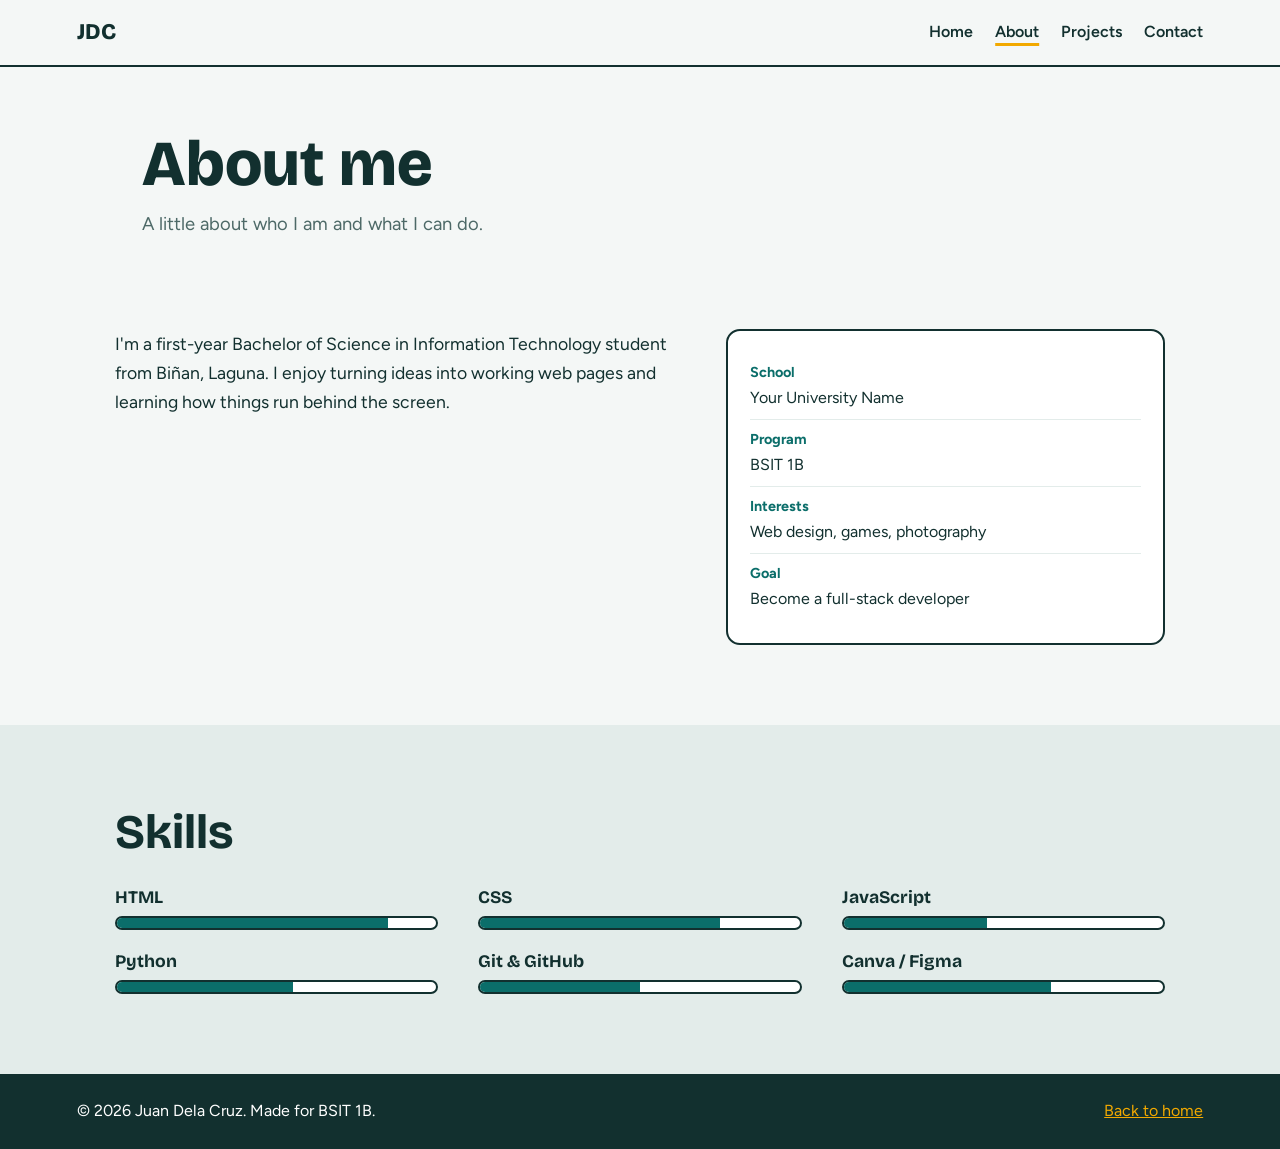
==== about.html @ e54d03b9 "Update about.html" ====
<!DOCTYPE html>
<html lang="en">
<head>
  <meta charset="UTF-8">
  <meta name="viewport" content="width=device-width, initial-scale=1">
  <title>About | Juan Dela Cruz</title>
  <meta name="description" content="About Juan Dela Cruz and his skills.">
  <link rel="preconnect" href="https://fonts.googleapis.com">
  <link rel="preconnect" href="https://fonts.gstatic.com" crossorigin>
  <link href="https://fonts.googleapis.com/css2?family=Bricolage+Grotesque:wght@500;700;800&family=Figtree:wght@400;500;600&display=swap" rel="stylesheet">
  <link rel="stylesheet" href="style.css">
</head>
<body>

  <!-- ===== HEADER / NAVIGATION (same on every page) ===== -->
  <header class="site-header">
    <a class="logo" href="index.html">JDC</a>
    <nav class="nav" aria-label="Main">
      <a href="index.html">Home</a>
      <a href="about.html" aria-current="page">About</a>
      <a href="projects.html">Projects</a>
      <a href="contact.html">Contact</a>
    </nav>
  </header>

  <main>

    <div class="page-title">
      <h1>About me</h1>
      <p>A little about who I am and what I can do.</p>
    </div>

    <!-- ===== ABOUT ===== -->
    <section class="section">
      <div class="about-grid">
        <p>I'm a first-year Bachelor of Science in Information Technology student from Biñan, Laguna. I enjoy turning ideas into working web pages and learning how things run behind the screen.</p>
        <ul class="facts">
          <li><strong>School</strong> Your University Name</li>
          <li><strong>Program</strong> BSIT 1B</li>
          <li><strong>Interests</strong> Web design, games, photography</li>
          <li><strong>Goal</strong> Become a full-stack developer</li>
        </ul>
      </div>
    </section>

    <!-- ===== SKILLS (width % controls the bar length) ===== -->
    <section class="section section-tint">
      <h2>Skills</h2>
      <div class="skills-grid">
        <div class="skill"><h3>HTML</h3><div class="bar"><span style="width: 85%"></span></div></div>
        <div class="skill"><h3>CSS</h3><div class="bar"><span style="width: 75%"></span></div></div>
        <div class="skill"><h3>JavaScript</h3><div class="bar"><span style="width: 45%"></span></div></div>
        <div class="skill"><h3>Python</h3><div class="bar"><span style="width: 55%"></span></div></div>
        <div class="skill"><h3>Git &amp; GitHub</h3><div class="bar"><span style="width: 50%"></span></div></div>
        <div class="skill"><h3>Canva / Figma</h3><div class="bar"><span style="width: 65%"></span></div></div>
      </div>
    </section>

  </main>

  <footer class="site-footer">
    <p>&copy; 2026 Juan Dela Cruz. Made for BSIT 1B.</p>
    <a href="index.html">Back to home</a>
  </footer>

</body>
</html>
---- style.css ----
/* =========================================================
   PORTFOLIO STYLES
   1. Variables  2. Base  3. Header  4. Hero  5. Sections
   6. Skills  7. Projects  8. Contact  9. Footer  10. Responsive
   ========================================================= */

/* ---------- 1. VARIABLES (change colors/fonts here) ---------- */
:root {
  --bg: #f4f7f6;          /* page background */
  --bg-tint: #e3ecea;     /* alternate section background */
  --ink: #12302f;         /* main text */
  --muted: #4d6967;       /* secondary text */
  --primary: #0b6e6a;     /* teal: buttons, bars */
  --accent: #f2a900;      /* marigold: highlights */
  --card: #ffffff;
  --radius: 14px;
  --font-head: "Bricolage Grotesque", "Segoe UI", sans-serif;
  --font-body: "Figtree", "Segoe UI", Arial, sans-serif;
}

/* ---------- 2. BASE ---------- */
* { box-sizing: border-box; margin: 0; padding: 0; }
html { scroll-behavior: smooth; scroll-padding-top: 70px; }
body {
  font-family: var(--font-body);
  background: var(--bg);
  color: var(--ink);
  line-height: 1.65;
}
h1, h2, h3 { font-family: var(--font-head); line-height: 1.15; }
a { color: var(--primary); }
a:focus-visible, .btn:focus-visible {
  outline: 3px solid var(--accent);
  outline-offset: 3px;
}

/* ---------- 3. HEADER ---------- */
.site-header {
  position: sticky; top: 0; z-index: 10;
  display: flex; justify-content: space-between; align-items: center;
  padding: 14px 6vw;
  background: var(--bg);
  border-bottom: 2px solid var(--ink);
}
.logo {
  font-family: var(--font-head); font-weight: 800; font-size: 1.4rem;
  color: var(--ink); text-decoration: none;
}
.nav { display: flex; gap: 22px; }
.nav a { color: var(--ink); text-decoration: none; font-weight: 600; }
.nav a:hover { color: var(--primary); text-decoration: underline; text-decoration-color: var(--accent); text-decoration-thickness: 3px; text-underline-offset: 6px; }

/* ---------- 4. HERO ---------- */
.hero {
  display: grid; grid-template-columns: 1.4fr 1fr; align-items: center; gap: 40px;
  padding: 90px 6vw;
  max-width: 1150px; margin: 0 auto;
}
.hero-hello { font-weight: 600; color: var(--muted); }
.hero h1 { font-size: clamp(2.8rem, 8vw, 5.5rem); font-weight: 800; margin: 6px 0 14px; }
.hero-role { font-size: 1.25rem; max-width: 30ch; color: var(--muted); }
.hero-buttons { display: flex; gap: 14px; flex-wrap: wrap; margin-top: 28px; }

.btn {
  display: inline-block; padding: 12px 24px;
  border-radius: 999px; border: 2px solid var(--ink);
  font-weight: 600; text-decoration: none;
  transition: background .2s, color .2s;
}
.btn-primary { background: var(--primary); border-color: var(--primary); color: #fff; }
.btn-primary:hover { background: var(--ink); border-color: var(--ink); }
.btn-outline { color: var(--ink); }
.btn-outline:hover { background: var(--accent); border-color: var(--accent); }

.hero-photo {
  aspect-ratio: 1; width: 100%; max-width: 340px; justify-self: center;
  display: grid; place-items: center;
  background: var(--accent); color: var(--ink);
  font-family: var(--font-head); font-weight: 800; font-size: 6rem;
  border: 3px solid var(--ink);
  border-radius: 48% 52% 45% 55% / 55% 45% 55% 45%;  /* soft blob shape */
  box-shadow: 10px 10px 0 var(--primary);
  overflow: hidden;
}
.hero-photo img { width: 100%; height: 100%; object-fit: cover; }

/* ---------- 5. SECTIONS ---------- */
.section { padding: 80px 6vw; }
.section-tint { background: var(--bg-tint); }
.section > * { max-width: 1050px; margin-left: auto; margin-right: auto; }
.section h2 { font-size: clamp(2rem, 5vw, 3rem); margin-bottom: 28px; }

.about-grid { display: grid; grid-template-columns: 1.3fr 1fr; gap: 40px; }
.about-grid p { max-width: 60ch; font-size: 1.1rem; }
.facts { list-style: none; background: var(--card); border: 2px solid var(--ink); border-radius: var(--radius); padding: 22px; }
.facts li { padding: 8px 0; border-bottom: 1px solid var(--bg-tint); }
.facts li:last-child { border-bottom: none; }
.facts strong { display: block; color: var(--primary); font-size: .9rem; }

/* ---------- 6. SKILLS ---------- */
.skills-grid { display: grid; grid-template-columns: repeat(auto-fit, minmax(260px, 1fr)); gap: 22px 40px; }
.skill h3 { font-size: 1.1rem; margin-bottom: 8px; }
.bar { height: 14px; background: var(--card); border: 2px solid var(--ink); border-radius: 999px; overflow: hidden; }
.bar span { display: block; height: 100%; background: var(--primary); }

/* ---------- 7. PROJECTS ---------- */
.projects-grid { display: grid; grid-template-columns: repeat(auto-fit, minmax(270px, 1fr)); gap: 28px; }
.project { background: var(--card); border: 2px solid var(--ink); border-radius: var(--radius); overflow: hidden; padding-bottom: 22px; }
.project-thumb {
  height: 160px; display: grid; place-items: center;
  font-family: var(--font-head); font-weight: 700; font-size: 1.4rem; color: #fff;
  margin-bottom: 18px; border-bottom: 2px solid var(--ink);
}
.thumb-a { background: var(--primary); }
.thumb-b { background: #1f4e79; }
.thumb-c { background: #8a5a00; }
.project h3, .project p, .project a { margin-left: 22px; margin-right: 22px; }
.project h3 { margin-bottom: 8px; }
.project p { color: var(--muted); margin-bottom: 12px; }
.project a { font-weight: 600; }

/* ---------- 8. CONTACT ---------- */
.contact-intro { font-size: 1.1rem; margin-bottom: 20px; }
.contact-list { list-style: none; }
.contact-list li { padding: 8px 0; }
.contact-list strong { display: inline-block; min-width: 90px; }

/* ---------- 9. FOOTER ---------- */
.site-footer {
  display: flex; justify-content: space-between; flex-wrap: wrap; gap: 10px;
  padding: 24px 6vw; background: var(--ink); color: #fff;
}
.site-footer a { color: var(--accent); }

/* ---------- 10. RESPONSIVE ---------- */
@media (max-width: 760px) {
  .site-header { flex-direction: column; gap: 6px; }
  .nav { gap: 16px; }
  .hero, .about-grid { grid-template-columns: 1fr; }
  .hero { padding-top: 50px; }
  .hero-photo { max-width: 240px; font-size: 4rem; order: -1; justify-self: start; }
}
@media (prefers-reduced-motion: reduce) {
  html { scroll-behavior: auto; }
  .btn { transition: none; }
}

/* =========================================================
   MULTI-PAGE ADDITIONS
   ========================================================= */

/* Current page link in the navigation */
.nav a[aria-current="page"] {
  text-decoration: underline;
  text-decoration-color: var(--accent);
  text-decoration-thickness: 3px;
  text-underline-offset: 6px;
}

/* Title area at the top of inner pages */
.page-title { padding: 60px 6vw 10px; max-width: 1150px; margin: 0 auto; }
.page-title h1 { font-size: clamp(2.4rem, 7vw, 4rem); font-weight: 800; margin-bottom: 8px; }
.page-title p { color: var(--muted); font-size: 1.15rem; max-width: 50ch; }

/* Home page: cards that link to the other pages */
.link-cards { display: grid; grid-template-columns: repeat(auto-fit, minmax(240px, 1fr)); gap: 24px; }
.link-card {
  display: block; padding: 24px; text-decoration: none; color: var(--ink);
  background: var(--card); border: 2px solid var(--ink); border-radius: var(--radius);
  transition: transform .2s, box-shadow .2s;
}
.link-card:hover { transform: translate(-3px, -3px); box-shadow: 6px 6px 0 var(--accent); }
.link-card h3 { margin-bottom: 6px; color: var(--primary); }
.link-card p { color: var(--muted); }

/* Contact form */
.contact-grid { display: grid; grid-template-columns: 1fr 1.2fr; gap: 40px; }
.form { display: grid; gap: 16px; }
.form label { font-weight: 600; display: grid; gap: 6px; }
.form input, .form textarea {
  font: inherit; padding: 12px; background: var(--card);
  border: 2px solid var(--ink); border-radius: 10px;
}
.form input:focus-visible, .form textarea:focus-visible { outline: 3px solid var(--accent); }
.form button { justify-self: start; cursor: pointer; font: inherit; font-weight: 600; }

@media (max-width: 760px) {
  .contact-grid { grid-template-columns: 1fr; }
  .page-title { padding-top: 40px; }
}
@media (prefers-reduced-motion: reduce) {
  .link-card { transition: none; }
}
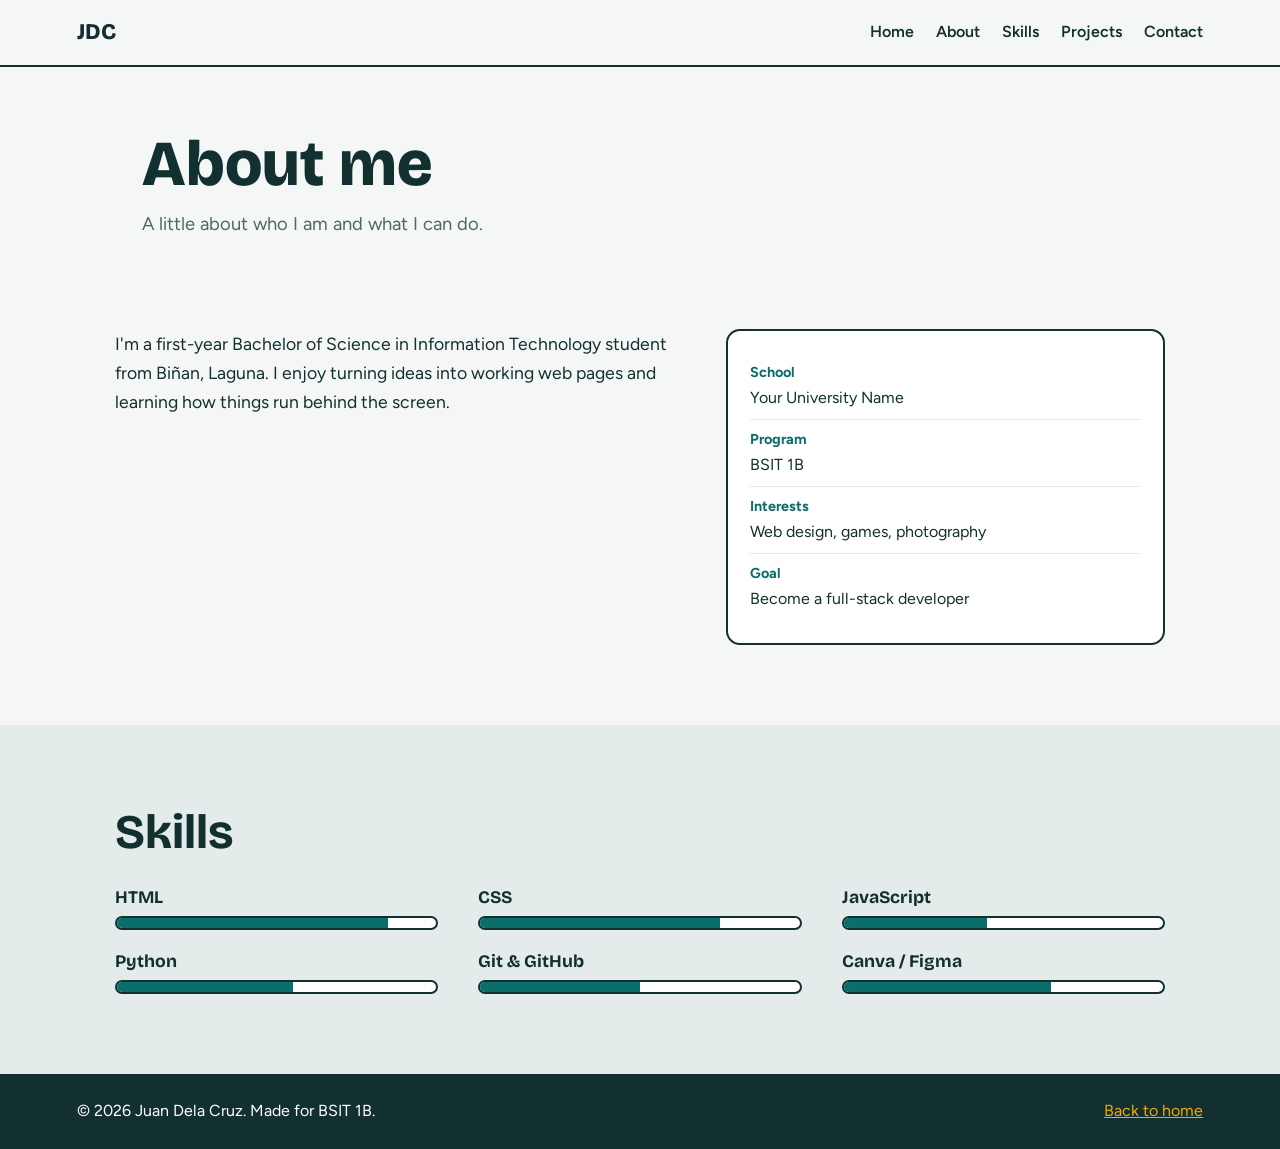
==== commit 5a288999: "Update about.html" ====
--- a/about.html
+++ b/about.html
@@ -17,7 +17,8 @@
     <a class="logo" href="index.html">JDC</a>
     <nav class="nav" aria-label="Main">
       <a href="index.html">Home</a>
-      <a href="about.html" aria-current="page">About</a>
+      <a href="about.html">About</a>
+      <a href="skills.html">Skills</a>
       <a href="projects.html">Projects</a>
       <a href="contact.html">Contact</a>
     </nav>
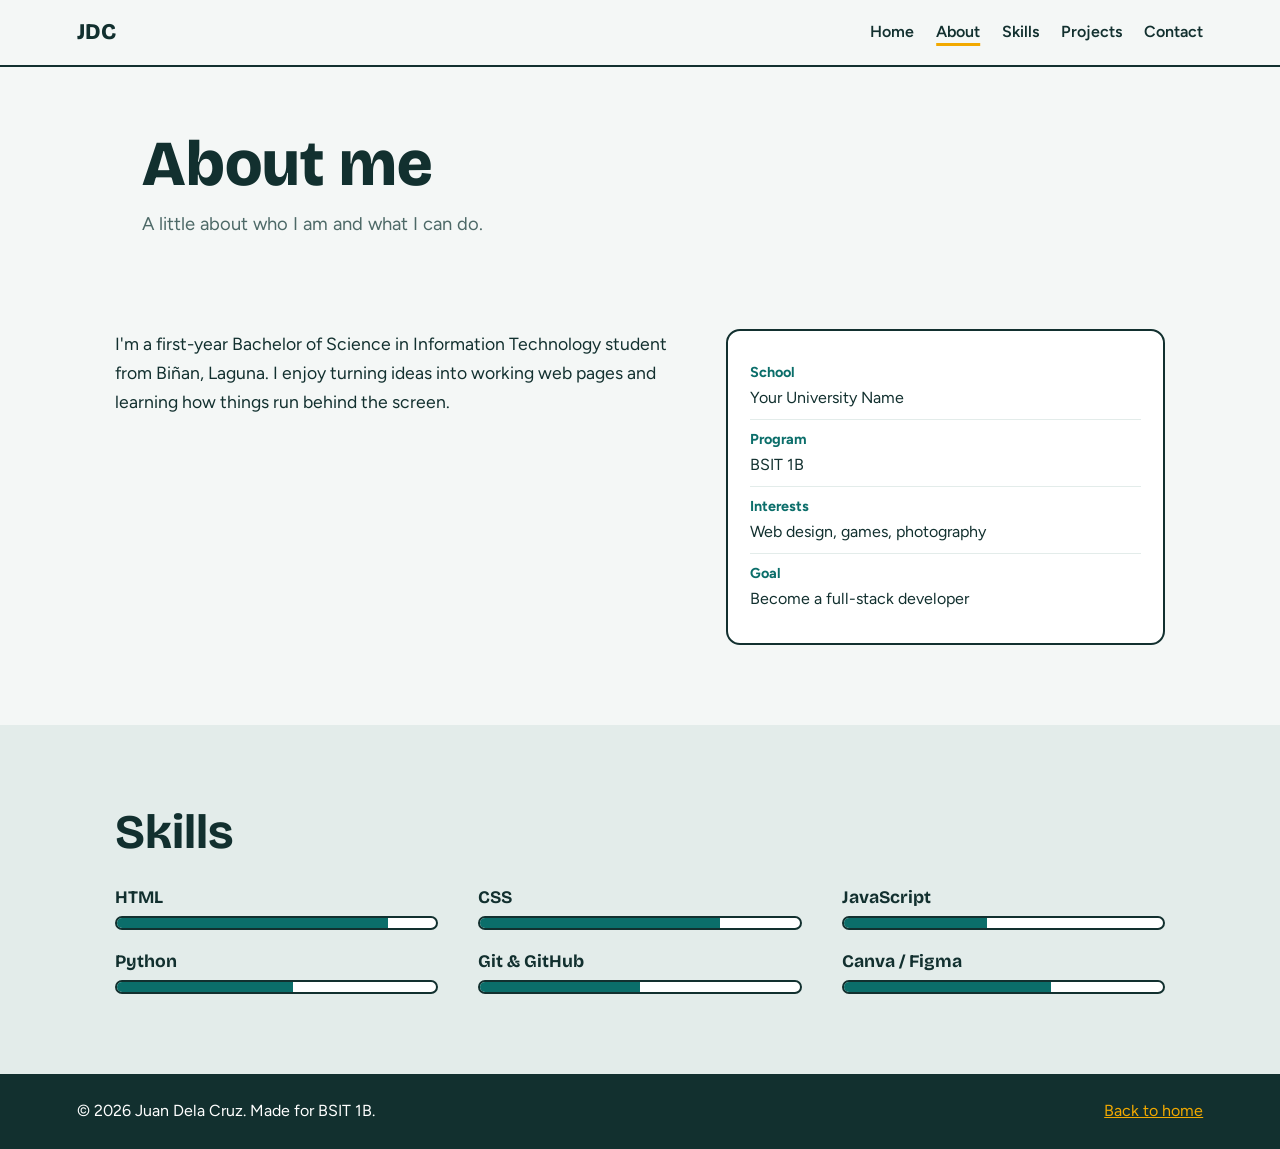
==== commit db99f23a: "Update about.html" ====
--- a/about.html
+++ b/about.html
@@ -17,7 +17,7 @@
     <a class="logo" href="index.html">JDC</a>
     <nav class="nav" aria-label="Main">
       <a href="index.html">Home</a>
-      <a href="about.html">About</a>
+      <a href="about.html"aria-current="page" >About</a>
       <a href="skills.html">Skills</a>
       <a href="projects.html">Projects</a>
       <a href="contact.html">Contact</a>
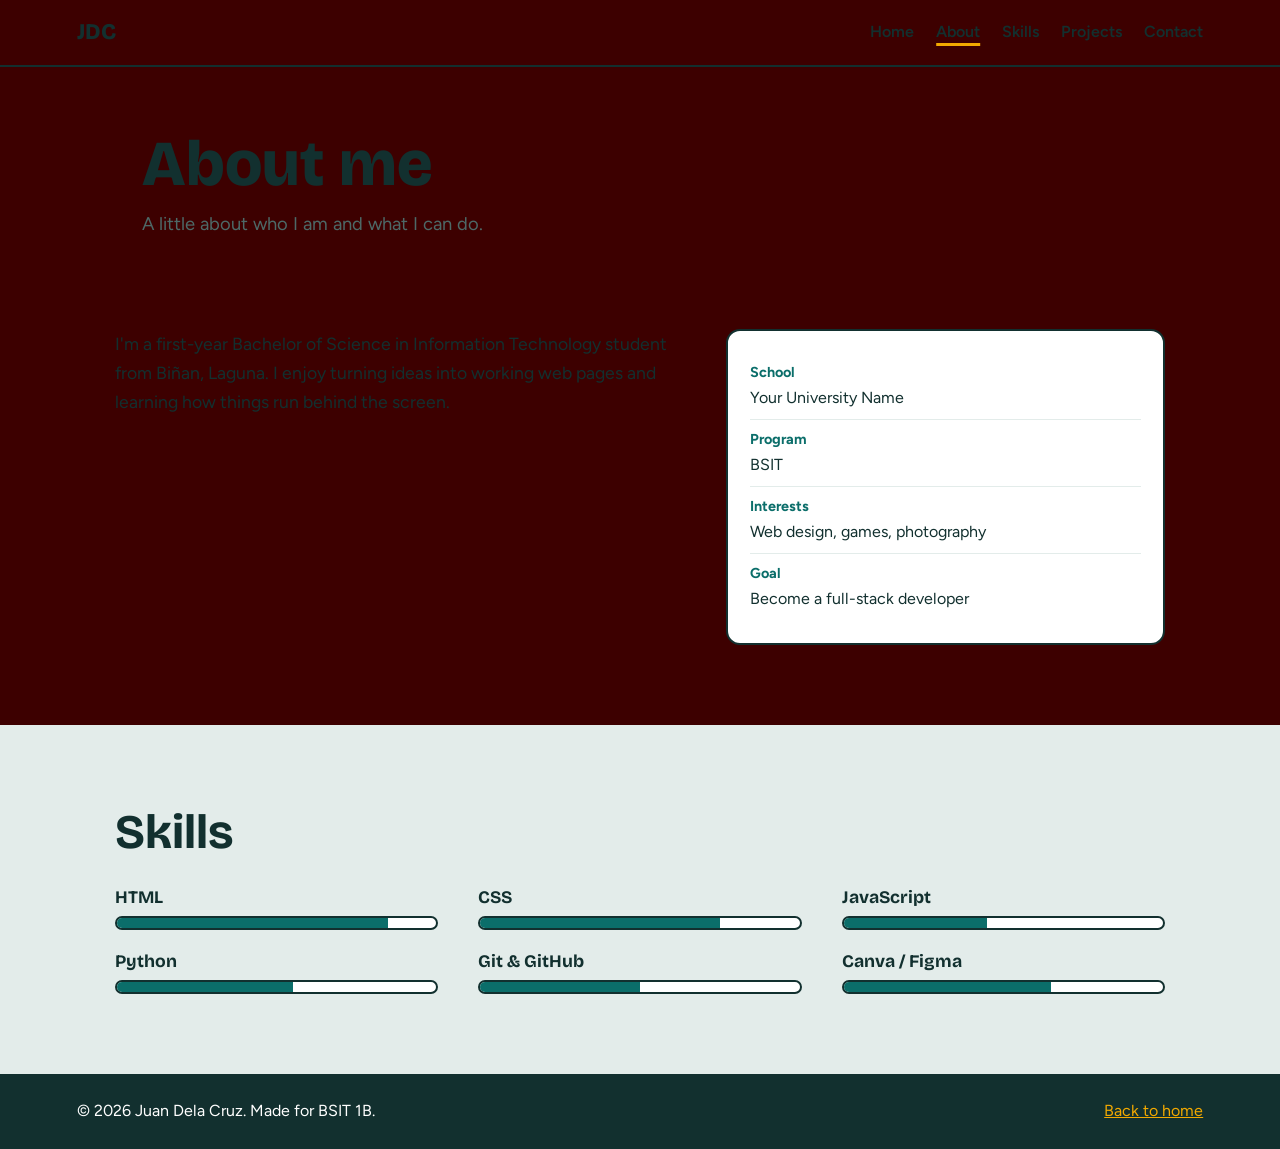
==== commit c7ac9001: "Update about.html" ====
--- a/about.html
+++ b/about.html
@@ -3,7 +3,7 @@
 <head>
   <meta charset="UTF-8">
   <meta name="viewport" content="width=device-width, initial-scale=1">
-  <title>About | Juan Dela Cruz</title>
+  <title>About | Marj</title>
   <meta name="description" content="About Juan Dela Cruz and his skills.">
   <link rel="preconnect" href="https://fonts.googleapis.com">
   <link rel="preconnect" href="https://fonts.gstatic.com" crossorigin>
@@ -37,7 +37,7 @@
         <p>I'm a first-year Bachelor of Science in Information Technology student from Biñan, Laguna. I enjoy turning ideas into working web pages and learning how things run behind the screen.</p>
         <ul class="facts">
           <li><strong>School</strong> Your University Name</li>
-          <li><strong>Program</strong> BSIT 1B</li>
+          <li><strong>Program</strong> BSIT</li>
           <li><strong>Interests</strong> Web design, games, photography</li>
           <li><strong>Goal</strong> Become a full-stack developer</li>
         </ul>
--- a/style.css
+++ b/style.css
@@ -6,7 +6,7 @@
 
 /* ---------- 1. VARIABLES (change colors/fonts here) ---------- */
 :root {
-  --bg: #f4f7f6;          /* page background */
+  --bg: #3D0000;          /* page background */
   --bg-tint: #e3ecea;     /* alternate section background */
   --ink: #12302f;         /* main text */
   --muted: #4d6967;       /* secondary text */
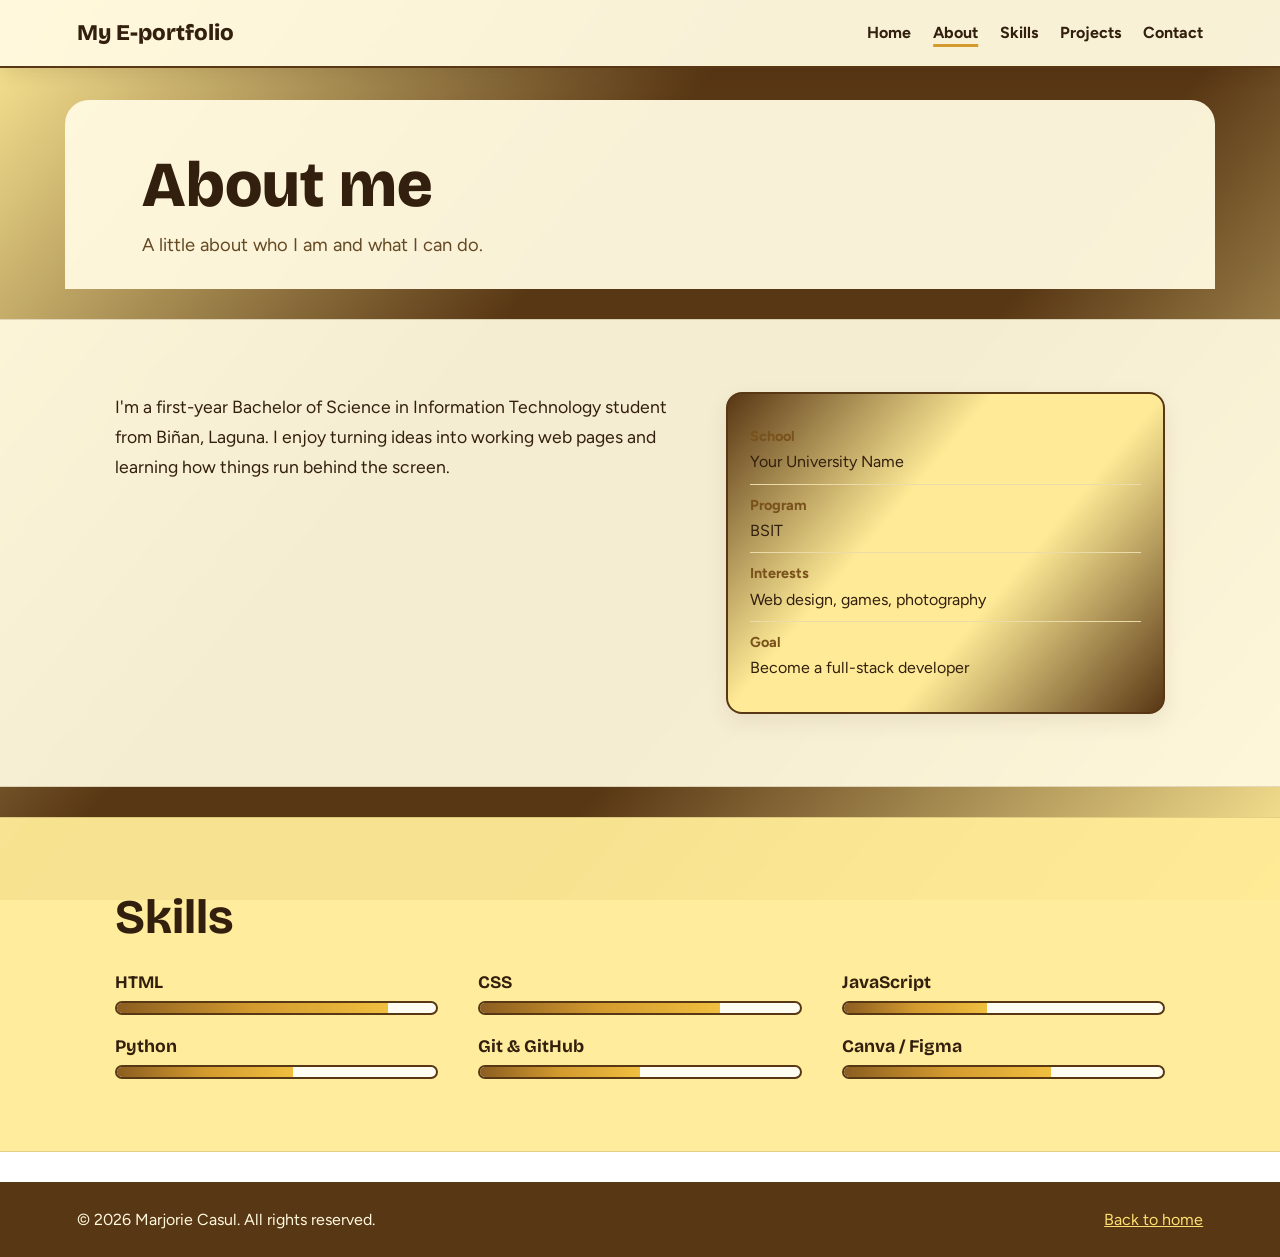
==== commit 5cd7ce57: "Update about.html" ====
--- a/about.html
+++ b/about.html
@@ -3,7 +3,7 @@
 <head>
   <meta charset="UTF-8">
   <meta name="viewport" content="width=device-width, initial-scale=1">
-  <title>About | Marj</title>
+  <title>About | Marjorie Casul</title>
   <meta name="description" content="About Juan Dela Cruz and his skills.">
   <link rel="preconnect" href="https://fonts.googleapis.com">
   <link rel="preconnect" href="https://fonts.gstatic.com" crossorigin>
@@ -14,7 +14,7 @@
 
   <!-- ===== HEADER / NAVIGATION (same on every page) ===== -->
   <header class="site-header">
-    <a class="logo" href="index.html">JDC</a>
+    <a class="logo" href="index.html">My E-portfolio</a>
     <nav class="nav" aria-label="Main">
       <a href="index.html">Home</a>
       <a href="about.html"aria-current="page" >About</a>
@@ -60,7 +60,7 @@
   </main>
 
   <footer class="site-footer">
-    <p>&copy; 2026 Juan Dela Cruz. Made for BSIT 1B.</p>
+    <p>&copy; 2026 Marjorie Casul. All rights reserved.</p>
     <a href="index.html">Back to home</a>
   </footer>
 
--- a/style.css
+++ b/style.css
@@ -4,33 +4,36 @@
    6. Skills  7. Projects  8. Contact  9. Footer  10. Responsive
    ========================================================= */
 
-/* ---------- 1. VARIABLES (change colors/fonts here) ---------- */
+/* ---------- 1. VARIABLES ---------- */
 :root {
-  --bg: #3D0000;          /* page background */
-  --bg-tint: #e3ecea;     /* alternate section background */
-  --ink: #12302f;         /* main text */
-  --muted: #4d6967;       /* secondary text */
-  --primary: #0b6e6a;     /* teal: buttons, bars */
-  --accent: #f2a900;      /* marigold: highlights */
-  --card: #ffffff;
-  --radius: 14px;
+  --bg: linear-gradient(130deg, #ffeb97 0%, #583714 38%, #583714 62%, #ffeb97 100%);
+  --bg-tint: #fff4c7;
+  --ink: #321f0d;
+  --muted: #654923;
+  --primary: #583714;
+  --accent: #ffcf4a;
+  --card: linear-gradient(130deg, #583714 0%, #ffeb97 38%, #ffeb97 62%, #583714 100%);
+  --surface: rgba(255, 249, 223, .96);
+  --radius: 16px;
   --font-head: "Bricolage Grotesque", "Segoe UI", sans-serif;
   --font-body: "Figtree", "Segoe UI", Arial, sans-serif;
 }
 
 /* ---------- 2. BASE ---------- */
 * { box-sizing: border-box; margin: 0; padding: 0; }
-html { scroll-behavior: smooth; scroll-padding-top: 70px; }
+html { scroll-behavior: smooth; scroll-padding-top: 80px; }
 body {
+  min-height: 100vh;
   font-family: var(--font-body);
   background: var(--bg);
+  background-attachment: fixed;
   color: var(--ink);
-  line-height: 1.65;
+  line-height: 1.7;
 }
 h1, h2, h3 { font-family: var(--font-head); line-height: 1.15; }
 a { color: var(--primary); }
-a:focus-visible, .btn:focus-visible {
-  outline: 3px solid var(--accent);
+a:focus-visible, .btn:focus-visible, .form input:focus-visible, .form textarea:focus-visible {
+  outline: 3px solid #9a671e;
   outline-offset: 3px;
 }
 
@@ -39,154 +42,167 @@
   position: sticky; top: 0; z-index: 10;
   display: flex; justify-content: space-between; align-items: center;
   padding: 14px 6vw;
-  background: var(--bg);
-  border-bottom: 2px solid var(--ink);
+  background: rgba(255, 249, 223, .96);
+  border-bottom: 2px solid var(--primary);
+  box-shadow: 0 4px 18px rgba(50, 31, 13, .12);
+  backdrop-filter: blur(12px);
+  -webkit-backdrop-filter: blur(12px);
 }
 .logo {
   font-family: var(--font-head); font-weight: 800; font-size: 1.4rem;
   color: var(--ink); text-decoration: none;
 }
 .nav { display: flex; gap: 22px; }
-.nav a { color: var(--ink); text-decoration: none; font-weight: 600; }
-.nav a:hover { color: var(--primary); text-decoration: underline; text-decoration-color: var(--accent); text-decoration-thickness: 3px; text-underline-offset: 6px; }
+.nav a { color: var(--ink); text-decoration: none; font-weight: 700; }
+.nav a:hover {
+  color: #8a5717; text-decoration: underline; text-decoration-color: #d39a2e;
+  text-decoration-thickness: 3px; text-underline-offset: 6px;
+}
 
 /* ---------- 4. HERO ---------- */
 .hero {
   display: grid; grid-template-columns: 1.4fr 1fr; align-items: center; gap: 40px;
-  padding: 90px 6vw;
-  max-width: 1150px; margin: 0 auto;
-}
-.hero-hello { font-weight: 600; color: var(--muted); }
-.hero h1 { font-size: clamp(2.8rem, 8vw, 5.5rem); font-weight: 800; margin: 6px 0 14px; }
+  padding: 72px 6vw; max-width: 1150px; margin: 42px auto;
+  background: var(--surface); border: 1px solid rgba(88, 55, 20, .2);
+  border-radius: 28px; box-shadow: 0 18px 48px rgba(50, 31, 13, .18);
+}
+.hero-hello { font-weight: 700; color: #79551f; }
+.hero h1 { font-size: clamp(2.8rem, 8vw, 5.5rem); font-weight: 800; margin: 6px 0 14px; color: var(--ink); }
 .hero-role { font-size: 1.25rem; max-width: 30ch; color: var(--muted); }
 .hero-buttons { display: flex; gap: 14px; flex-wrap: wrap; margin-top: 28px; }
-
 .btn {
-  display: inline-block; padding: 12px 24px;
-  border-radius: 999px; border: 2px solid var(--ink);
-  font-weight: 600; text-decoration: none;
-  transition: background .2s, color .2s;
-}
-.btn-primary { background: var(--primary); border-color: var(--primary); color: #fff; }
-.btn-primary:hover { background: var(--ink); border-color: var(--ink); }
-.btn-outline { color: var(--ink); }
-.btn-outline:hover { background: var(--accent); border-color: var(--accent); }
-
+  display: inline-block; padding: 12px 24px; border-radius: 999px;
+  border: 2px solid var(--primary); font-weight: 700; text-decoration: none;
+  transition: background .2s, color .2s, transform .2s, box-shadow .2s;
+}
+.btn:hover { transform: translateY(-2px); box-shadow: 0 6px 14px rgba(50, 31, 13, .18); }
+.btn-primary { background: var(--primary); border-color: var(--primary); color: #fff9df; }
+.btn-primary:hover { background: #754a1a; border-color: #754a1a; }
+.btn-outline { color: var(--primary); }
+.btn-outline:hover { background: var(--accent); border-color: #d39a2e; }
 .hero-photo {
   aspect-ratio: 1; width: 100%; max-width: 340px; justify-self: center;
-  display: grid; place-items: center;
-  background: var(--accent); color: var(--ink);
+  display: grid; place-items: center; background: var(--accent); color: var(--ink);
   font-family: var(--font-head); font-weight: 800; font-size: 6rem;
-  border: 3px solid var(--ink);
-  border-radius: 48% 52% 45% 55% / 55% 45% 55% 45%;  /* soft blob shape */
-  box-shadow: 10px 10px 0 var(--primary);
-  overflow: hidden;
+  border: 3px solid var(--primary); border-radius: 48% 52% 45% 55% / 55% 45% 55% 45%;
+  box-shadow: 10px 10px 0 #8b5d20; overflow: hidden;
 }
 .hero-photo img { width: 100%; height: 100%; object-fit: cover; }
 
 /* ---------- 5. SECTIONS ---------- */
-.section { padding: 80px 6vw; }
-.section-tint { background: var(--bg-tint); }
+.section {
+  padding: 72px 6vw; margin: 30px 0;
+  background: rgba(255, 249, 223, .94);
+  border-top: 1px solid rgba(88, 55, 20, .16);
+  border-bottom: 1px solid rgba(88, 55, 20, .16);
+}
+.section-tint { background: rgba(255, 235, 151, .95); }
 .section > * { max-width: 1050px; margin-left: auto; margin-right: auto; }
-.section h2 { font-size: clamp(2rem, 5vw, 3rem); margin-bottom: 28px; }
-
+.section h2 { font-size: clamp(2rem, 5vw, 3rem); margin-bottom: 28px; color: var(--ink); }
 .about-grid { display: grid; grid-template-columns: 1.3fr 1fr; gap: 40px; }
 .about-grid p { max-width: 60ch; font-size: 1.1rem; }
-.facts { list-style: none; background: var(--card); border: 2px solid var(--ink); border-radius: var(--radius); padding: 22px; }
-.facts li { padding: 8px 0; border-bottom: 1px solid var(--bg-tint); }
+.facts {
+  list-style: none; background: var(--card); border: 2px solid var(--primary);
+  border-radius: var(--radius); padding: 22px; box-shadow: 0 8px 22px rgba(50, 31, 13, .08);
+}
+.facts li { padding: 8px 0; border-bottom: 1px solid #eadca9; }
 .facts li:last-child { border-bottom: none; }
-.facts strong { display: block; color: var(--primary); font-size: .9rem; }
+.facts strong { display: block; color: #79511b; font-size: .9rem; }
 
 /* ---------- 6. SKILLS ---------- */
 .skills-grid { display: grid; grid-template-columns: repeat(auto-fit, minmax(260px, 1fr)); gap: 22px 40px; }
 .skill h3 { font-size: 1.1rem; margin-bottom: 8px; }
-.bar { height: 14px; background: var(--card); border: 2px solid var(--ink); border-radius: 999px; overflow: hidden; }
-.bar span { display: block; height: 100%; background: var(--primary); }
+.bar { height: 14px; background: #fffdf2; border: 2px solid var(--primary); border-radius: 999px; overflow: hidden; }
+.bar span { display: block; height: 100%; background: linear-gradient(90deg, #8b5d20, #d39a2e, #f0bf3f); }
 
 /* ---------- 7. PROJECTS ---------- */
 .projects-grid { display: grid; grid-template-columns: repeat(auto-fit, minmax(270px, 1fr)); gap: 28px; }
-.project { background: var(--card); border: 2px solid var(--ink); border-radius: var(--radius); overflow: hidden; padding-bottom: 22px; }
+.project {
+  background: var(--card); border: 2px solid var(--primary); border-radius: var(--radius);
+  overflow: hidden; padding-bottom: 22px; box-shadow: 0 10px 26px rgba(50, 31, 13, .1);
+  transition: transform .2s, box-shadow .2s;
+}
+.project:hover { transform: translateY(-4px); box-shadow: 0 16px 32px rgba(50, 31, 13, .16); }
 .project-thumb {
-  height: 160px; display: grid; place-items: center;
-  font-family: var(--font-head); font-weight: 700; font-size: 1.4rem; color: #fff;
-  margin-bottom: 18px; border-bottom: 2px solid var(--ink);
-}
-.thumb-a { background: var(--primary); }
-.thumb-b { background: #1f4e79; }
-.thumb-c { background: #8a5a00; }
+  height: 160px; display: grid; place-items: center; font-family: var(--font-head);
+  font-weight: 700; font-size: 1.4rem; color: #fff9df; margin-bottom: 18px;
+  border-bottom: 2px solid var(--primary);
+}
+.thumb-a { background: linear-gradient(135deg, #583714, #9a6a2b); }
+.thumb-b { background: linear-gradient(135deg, #76501d, #c08b31); }
+.thumb-c { background: linear-gradient(135deg, #8a5d20, #d8aa4b); }
 .project h3, .project p, .project a { margin-left: 22px; margin-right: 22px; }
 .project h3 { margin-bottom: 8px; }
 .project p { color: var(--muted); margin-bottom: 12px; }
-.project a { font-weight: 600; }
+.project a { font-weight: 700; }
+.project a:hover { color: #9a671e; }
 
 /* ---------- 8. CONTACT ---------- */
 .contact-intro { font-size: 1.1rem; margin-bottom: 20px; }
 .contact-list { list-style: none; }
 .contact-list li { padding: 8px 0; }
-.contact-list strong { display: inline-block; min-width: 90px; }
+.contact-list strong { display: inline-block; min-width: 90px; color: #79511b; }
 
 /* ---------- 9. FOOTER ---------- */
 .site-footer {
   display: flex; justify-content: space-between; flex-wrap: wrap; gap: 10px;
-  padding: 24px 6vw; background: var(--ink); color: #fff;
-}
-.site-footer a { color: var(--accent); }
+  padding: 24px 6vw; background: #583714; color: #fff9df;
+}
+.site-footer a { color: #ffdf71; }
+.site-footer a:hover { color: #fff; }
 
 /* ---------- 10. RESPONSIVE ---------- */
 @media (max-width: 760px) {
   .site-header { flex-direction: column; gap: 6px; }
-  .nav { gap: 16px; }
+  .nav { gap: 16px; flex-wrap: wrap; justify-content: center; }
   .hero, .about-grid { grid-template-columns: 1fr; }
-  .hero { padding-top: 50px; }
+  .hero { padding: 42px 7vw; margin: 24px 4vw; }
   .hero-photo { max-width: 240px; font-size: 4rem; order: -1; justify-self: start; }
+  .section { padding: 56px 7vw; }
 }
 @media (prefers-reduced-motion: reduce) {
   html { scroll-behavior: auto; }
-  .btn { transition: none; }
+  .btn, .project { transition: none; }
 }
 
 /* =========================================================
    MULTI-PAGE ADDITIONS
    ========================================================= */
-
-/* Current page link in the navigation */
 .nav a[aria-current="page"] {
-  text-decoration: underline;
-  text-decoration-color: var(--accent);
-  text-decoration-thickness: 3px;
-  text-underline-offset: 6px;
-}
-
-/* Title area at the top of inner pages */
-.page-title { padding: 60px 6vw 10px; max-width: 1150px; margin: 0 auto; }
+  text-decoration: underline; text-decoration-color: #d39a2e;
+  text-decoration-thickness: 3px; text-underline-offset: 6px;
+}
+.page-title {
+  padding: 48px 6vw 28px; max-width: 1150px; margin: 32px auto 0;
+  background: var(--surface); border-radius: 24px 24px 0 0;
+}
 .page-title h1 { font-size: clamp(2.4rem, 7vw, 4rem); font-weight: 800; margin-bottom: 8px; }
 .page-title p { color: var(--muted); font-size: 1.15rem; max-width: 50ch; }
-
-/* Home page: cards that link to the other pages */
 .link-cards { display: grid; grid-template-columns: repeat(auto-fit, minmax(240px, 1fr)); gap: 24px; }
 .link-card {
   display: block; padding: 24px; text-decoration: none; color: var(--ink);
-  background: var(--card); border: 2px solid var(--ink); border-radius: var(--radius);
-  transition: transform .2s, box-shadow .2s;
-}
-.link-card:hover { transform: translate(-3px, -3px); box-shadow: 6px 6px 0 var(--accent); }
-.link-card h3 { margin-bottom: 6px; color: var(--primary); }
+  background: rgba(255, 249, 223, .94); border: 1px solid rgba(88, 55, 20, .24);
+  border-radius: var(--radius); box-shadow: 0 8px 24px rgba(50, 31, 13, .12);
+  transition: transform .2s, box-shadow .2s, background .2s;
+}
+.link-card:hover {
+  transform: translateY(-4px); background: #fffdf2;
+  box-shadow: 0 14px 30px rgba(50, 31, 13, .2);
+}
+.link-card h3 { margin-bottom: 6px; color: #79511b; }
 .link-card p { color: var(--muted); }
-
-/* Contact form */
 .contact-grid { display: grid; grid-template-columns: 1fr 1.2fr; gap: 40px; }
 .form { display: grid; gap: 16px; }
-.form label { font-weight: 600; display: grid; gap: 6px; }
+.form label { font-weight: 700; display: grid; gap: 6px; }
 .form input, .form textarea {
-  font: inherit; padding: 12px; background: var(--card);
-  border: 2px solid var(--ink); border-radius: 10px;
-}
-.form input:focus-visible, .form textarea:focus-visible { outline: 3px solid var(--accent); }
-.form button { justify-self: start; cursor: pointer; font: inherit; font-weight: 600; }
-
+  width: 100%; font: inherit; padding: 12px; color: var(--ink);
+  background: #fffdf2; border: 2px solid #8a622c; border-radius: 10px;
+}
+.form input:focus-visible, .form textarea:focus-visible { outline: 3px solid #d39a2e; }
+.form button { justify-self: start; cursor: pointer; font: inherit; font-weight: 700; }
 @media (max-width: 760px) {
   .contact-grid { grid-template-columns: 1fr; }
-  .page-title { padding-top: 40px; }
+  .page-title { padding: 36px 7vw 24px; margin: 20px 4vw 0; }
 }
 @media (prefers-reduced-motion: reduce) {
   .link-card { transition: none; }
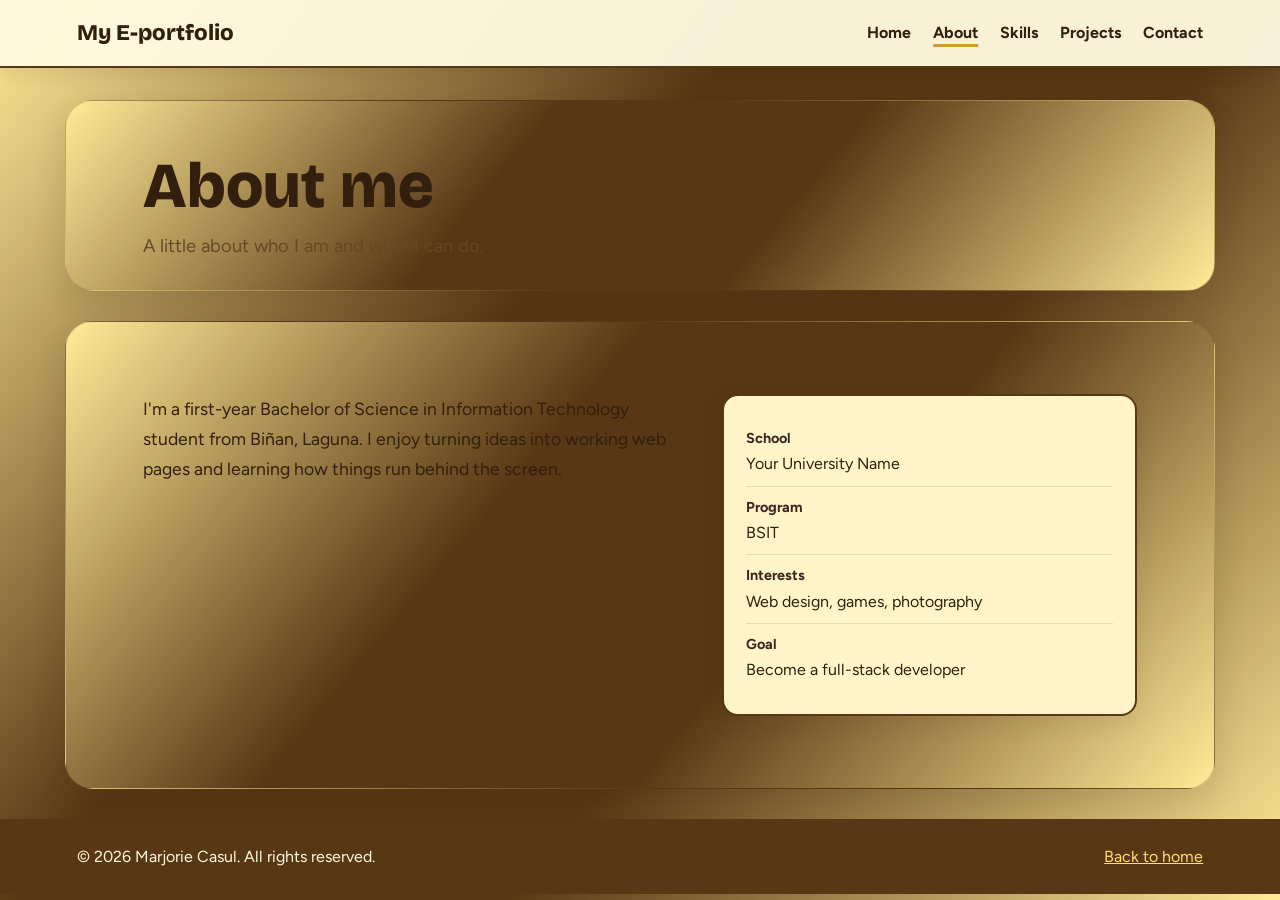
==== commit 928753b0: "Delete skills section from about.html Removed the skills section from the about page." ====
--- a/about.html
+++ b/about.html
@@ -44,19 +44,7 @@
       </div>
     </section>
 
-    <!-- ===== SKILLS (width % controls the bar length) ===== -->
-    <section class="section section-tint">
-      <h2>Skills</h2>
-      <div class="skills-grid">
-        <div class="skill"><h3>HTML</h3><div class="bar"><span style="width: 85%"></span></div></div>
-        <div class="skill"><h3>CSS</h3><div class="bar"><span style="width: 75%"></span></div></div>
-        <div class="skill"><h3>JavaScript</h3><div class="bar"><span style="width: 45%"></span></div></div>
-        <div class="skill"><h3>Python</h3><div class="bar"><span style="width: 55%"></span></div></div>
-        <div class="skill"><h3>Git &amp; GitHub</h3><div class="bar"><span style="width: 50%"></span></div></div>
-        <div class="skill"><h3>Canva / Figma</h3><div class="bar"><span style="width: 65%"></span></div></div>
-      </div>
-    </section>
-
+    
   </main>
 
   <footer class="site-footer">
--- a/style.css
+++ b/style.css
@@ -12,8 +12,8 @@
   --muted: #654923;
   --primary: #583714;
   --accent: #ffcf4a;
-  --card: linear-gradient(130deg, #583714 0%, #ffeb97 38%, #ffeb97 62%, #583714 100%);
-  --surface: rgba(255, 249, 223, .96);
+  --card: linear-gradient(130deg, #ffeb97 0%, #583714 38%, #583714 62%, #ffeb97 100%);
+  --surface: linear-gradient(130deg, #ffeb97 0%, #583714 38%, #583714 62%, #ffeb97 100%);
   --radius: 16px;
   --font-head: "Bricolage Grotesque", "Segoe UI", sans-serif;
   --font-body: "Figtree", "Segoe UI", Arial, sans-serif;
@@ -66,9 +66,9 @@
   background: var(--surface); border: 1px solid rgba(88, 55, 20, .2);
   border-radius: 28px; box-shadow: 0 18px 48px rgba(50, 31, 13, .18);
 }
-.hero-hello { font-weight: 700; color: #79551f; }
-.hero h1 { font-size: clamp(2.8rem, 8vw, 5.5rem); font-weight: 800; margin: 6px 0 14px; color: var(--ink); }
-.hero-role { font-size: 1.25rem; max-width: 30ch; color: var(--muted); }
+.hero-hello { font-weight: 700; color: #64483c; }
+.hero h1 { font-size: clamp(2.8rem, 8vw, 5.5rem); font-weight: 800; margin: 6px 0 14px; color: #fee6c4; }
+.hero-role { font-size: 1.25rem; max-width: 30ch; color: #64483c; }
 .hero-buttons { display: flex; gap: 14px; flex-wrap: wrap; margin-top: 28px; }
 .btn {
   display: inline-block; padding: 12px 24px; border-radius: 999px;
@@ -91,23 +91,24 @@
 
 /* ---------- 5. SECTIONS ---------- */
 .section {
-  padding: 72px 6vw; margin: 30px 0;
-  background: rgba(255, 249, 223, .94);
-  border-top: 1px solid rgba(88, 55, 20, .16);
-  border-bottom: 1px solid rgba(88, 55, 20, .16);
-}
-.section-tint { background: rgba(255, 235, 151, .95); }
+  max-width: 1150px; padding: 72px 6vw; margin: 30px auto;
+  background: var(--surface);
+  border: 1px solid rgba(88, 55, 20, .2);
+  border-radius: 28px;
+  box-shadow: 0 12px 30px rgba(50, 31, 13, .12);
+}
+.section-tint { background: var(--surface); }
 .section > * { max-width: 1050px; margin-left: auto; margin-right: auto; }
 .section h2 { font-size: clamp(2rem, 5vw, 3rem); margin-bottom: 28px; color: var(--ink); }
 .about-grid { display: grid; grid-template-columns: 1.3fr 1fr; gap: 40px; }
 .about-grid p { max-width: 60ch; font-size: 1.1rem; }
 .facts {
-  list-style: none; background: var(--card); border: 2px solid var(--primary);
+  list-style: none; background:#fff4c7; border: 2px solid var(--primary);
   border-radius: var(--radius); padding: 22px; box-shadow: 0 8px 22px rgba(50, 31, 13, .08);
 }
 .facts li { padding: 8px 0; border-bottom: 1px solid #eadca9; }
 .facts li:last-child { border-bottom: none; }
-.facts strong { display: block; color: #79511b; font-size: .9rem; }
+.facts strong { display: block; color: #3e2522; font-size: .9rem; }
 
 /* ---------- 6. SKILLS ---------- */
 .skills-grid { display: grid; grid-template-columns: repeat(auto-fit, minmax(260px, 1fr)); gap: 22px 40px; }
@@ -158,7 +159,7 @@
   .hero, .about-grid { grid-template-columns: 1fr; }
   .hero { padding: 42px 7vw; margin: 24px 4vw; }
   .hero-photo { max-width: 240px; font-size: 4rem; order: -1; justify-self: start; }
-  .section { padding: 56px 7vw; }
+  .section { padding: 56px 7vw; margin: 20px 4vw; }
 }
 @media (prefers-reduced-motion: reduce) {
   html { scroll-behavior: auto; }
@@ -173,20 +174,22 @@
   text-decoration-thickness: 3px; text-underline-offset: 6px;
 }
 .page-title {
-  padding: 48px 6vw 28px; max-width: 1150px; margin: 32px auto 0;
-  background: var(--surface); border-radius: 24px 24px 0 0;
+  padding: 48px 6vw 28px; max-width: 1150px; margin: 32px auto 18px;
+  background: var(--surface); border-radius: 28px;
+  border: 1px solid rgba(88, 55, 20, .2);
+  box-shadow: 0 12px 30px rgba(50, 31, 13, .12);
 }
 .page-title h1 { font-size: clamp(2.4rem, 7vw, 4rem); font-weight: 800; margin-bottom: 8px; }
 .page-title p { color: var(--muted); font-size: 1.15rem; max-width: 50ch; }
 .link-cards { display: grid; grid-template-columns: repeat(auto-fit, minmax(240px, 1fr)); gap: 24px; }
 .link-card {
   display: block; padding: 24px; text-decoration: none; color: var(--ink);
-  background: rgba(255, 249, 223, .94); border: 1px solid rgba(88, 55, 20, .24);
+  background: #fff4c7; border: 1px solid rgba(88, 55, 20, .24);
   border-radius: var(--radius); box-shadow: 0 8px 24px rgba(50, 31, 13, .12);
   transition: transform .2s, box-shadow .2s, background .2s;
 }
 .link-card:hover {
-  transform: translateY(-4px); background: #fffdf2;
+  transform: translateY(-4px); background: #faf7e8;
   box-shadow: 0 14px 30px rgba(50, 31, 13, .2);
 }
 .link-card h3 { margin-bottom: 6px; color: #79511b; }
@@ -202,7 +205,7 @@
 .form button { justify-self: start; cursor: pointer; font: inherit; font-weight: 700; }
 @media (max-width: 760px) {
   .contact-grid { grid-template-columns: 1fr; }
-  .page-title { padding: 36px 7vw 24px; margin: 20px 4vw 0; }
+  .page-title { padding: 36px 7vw 24px; margin: 20px 4vw 14px; }
 }
 @media (prefers-reduced-motion: reduce) {
   .link-card { transition: none; }
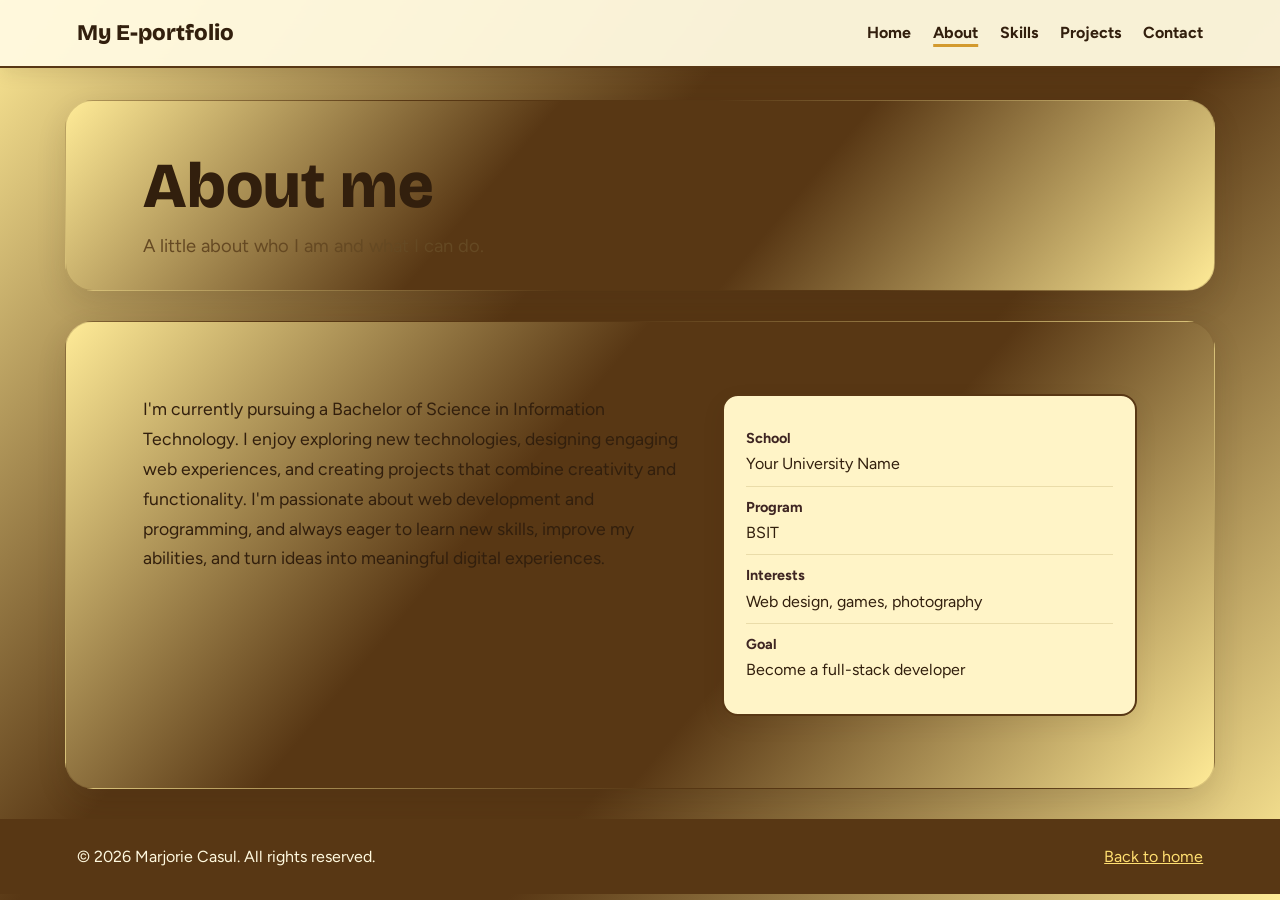
==== commit 1bd40b13: "Update about section with new personal description" ====
--- a/about.html
+++ b/about.html
@@ -34,7 +34,7 @@
     <!-- ===== ABOUT ===== -->
     <section class="section">
       <div class="about-grid">
-        <p>I'm a first-year Bachelor of Science in Information Technology student from Biñan, Laguna. I enjoy turning ideas into working web pages and learning how things run behind the screen.</p>
+        <p>I'm currently pursuing a Bachelor of Science in Information Technology. I enjoy exploring new technologies, designing engaging web experiences, and creating projects that combine creativity and functionality. I'm passionate about web development and programming, and always eager to learn new skills, improve my abilities, and turn ideas into meaningful digital experiences.</p>
         <ul class="facts">
           <li><strong>School</strong> Your University Name</li>
           <li><strong>Program</strong> BSIT</li>
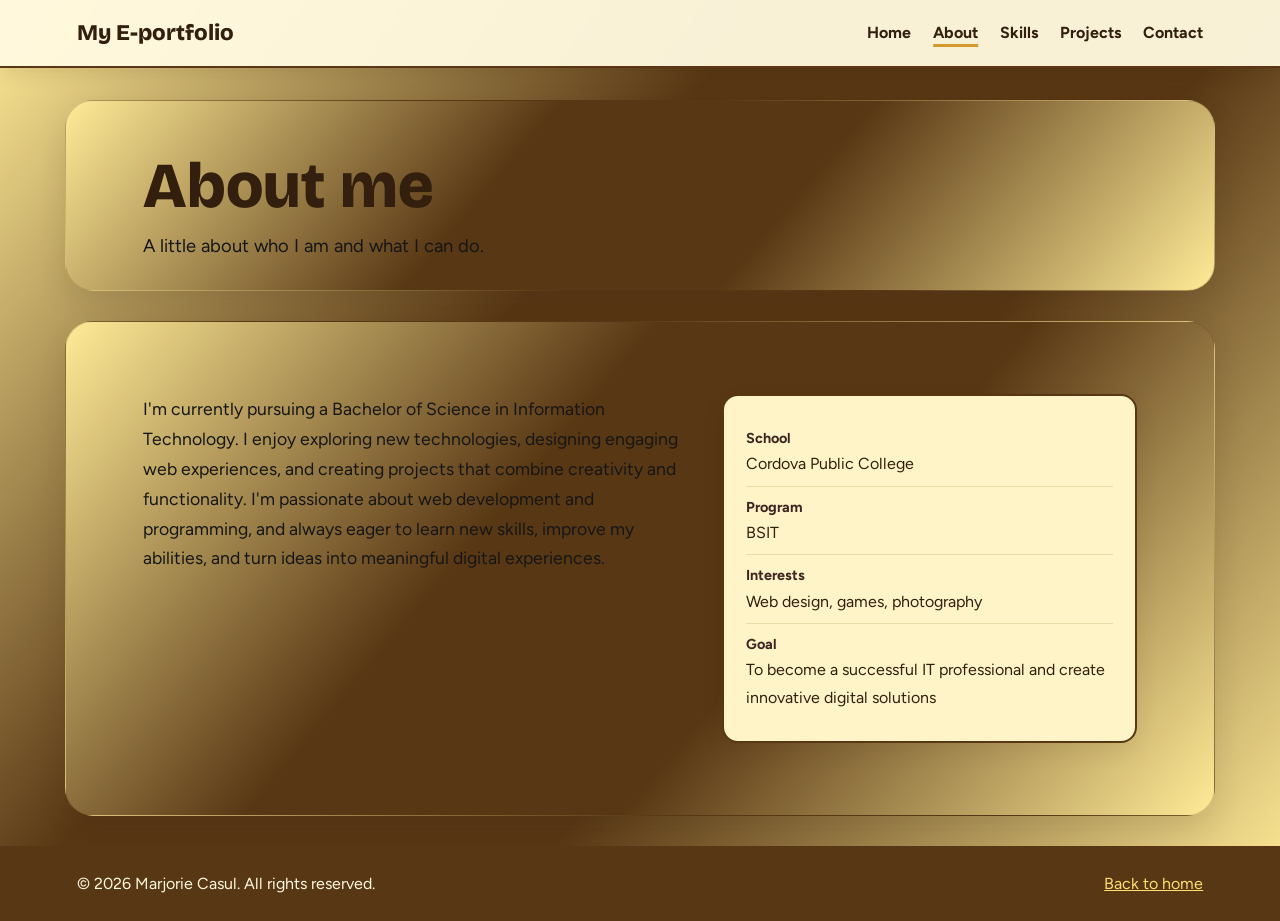
==== commit 687c5f3c: "Revise school name and career goal in about.html Updated educational details and career goals." ====
--- a/about.html
+++ b/about.html
@@ -36,10 +36,10 @@
       <div class="about-grid">
         <p>I'm currently pursuing a Bachelor of Science in Information Technology. I enjoy exploring new technologies, designing engaging web experiences, and creating projects that combine creativity and functionality. I'm passionate about web development and programming, and always eager to learn new skills, improve my abilities, and turn ideas into meaningful digital experiences.</p>
         <ul class="facts">
-          <li><strong>School</strong> Your University Name</li>
+          <li><strong>School</strong> Cordova Public College</li>
           <li><strong>Program</strong> BSIT</li>
           <li><strong>Interests</strong> Web design, games, photography</li>
-          <li><strong>Goal</strong> Become a full-stack developer</li>
+          <li><strong>Goal</strong> To become a successful IT professional and create innovative digital solutions</li>
         </ul>
       </div>
     </section>
--- a/style.css
+++ b/style.css
@@ -78,7 +78,7 @@
 .btn:hover { transform: translateY(-2px); box-shadow: 0 6px 14px rgba(50, 31, 13, .18); }
 .btn-primary { background: var(--primary); border-color: var(--primary); color: #fff9df; }
 .btn-primary:hover { background: #754a1a; border-color: #754a1a; }
-.btn-outline { color: var(--primary); }
+.btn-outline { color: #fff9df; }
 .btn-outline:hover { background: var(--accent); border-color: #d39a2e; }
 .hero-photo {
   aspect-ratio: 1; width: 100%; max-width: 340px; justify-self: center;
@@ -101,7 +101,7 @@
 .section > * { max-width: 1050px; margin-left: auto; margin-right: auto; }
 .section h2 { font-size: clamp(2rem, 5vw, 3rem); margin-bottom: 28px; color: var(--ink); }
 .about-grid { display: grid; grid-template-columns: 1.3fr 1fr; gap: 40px; }
-.about-grid p { max-width: 60ch; font-size: 1.1rem; }
+.about-grid p { max-width: 60ch; font-size: 1.1rem; color: #161616  }
 .facts {
   list-style: none; background:#fff4c7; border: 2px solid var(--primary);
   border-radius: var(--radius); padding: 22px; box-shadow: 0 8px 22px rgba(50, 31, 13, .08);
@@ -180,7 +180,7 @@
   box-shadow: 0 12px 30px rgba(50, 31, 13, .12);
 }
 .page-title h1 { font-size: clamp(2.4rem, 7vw, 4rem); font-weight: 800; margin-bottom: 8px; }
-.page-title p { color: var(--muted); font-size: 1.15rem; max-width: 50ch; }
+.page-title p { color: #161616; font-size: 1.15rem; max-width: 50ch; }
 .link-cards { display: grid; grid-template-columns: repeat(auto-fit, minmax(240px, 1fr)); gap: 24px; }
 .link-card {
   display: block; padding: 24px; text-decoration: none; color: var(--ink);
